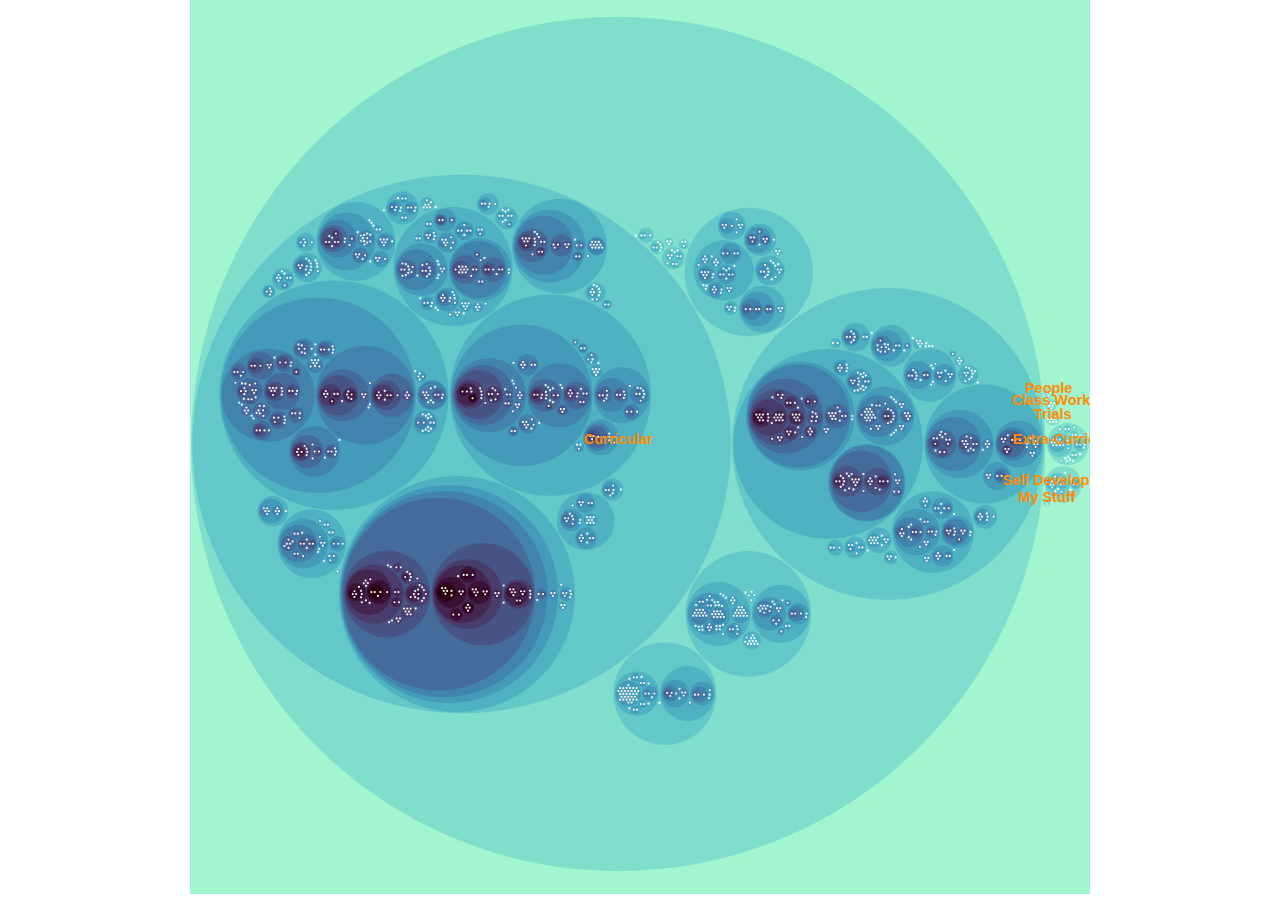
==== index.html @ 95c6d9c9 "initial commit" ====
<!DOCTYPE html>
<html>
<head>
	<meta charset="UTF-8">
	<title>The HTML5 Herald</title>
  	<meta name="description" content="The HTML5 Herald">
  	<meta name="author" content="SitePoint">
	<script src="js/d3.min.js"></script>
	<style>
		text.shadow {
		  stroke: black;
		  stroke-width: 0.5px;
		  opacity: 1;
		}
		body {
		  display: flex;
		  align-items: center;
		  justify-content: center;
		  background
		}
		svg {
			height: 100vh;
		}
	</style>
</head>

<body>
	<svg></svg>
	<script src="js/main.js"></script>
</body>
</html>
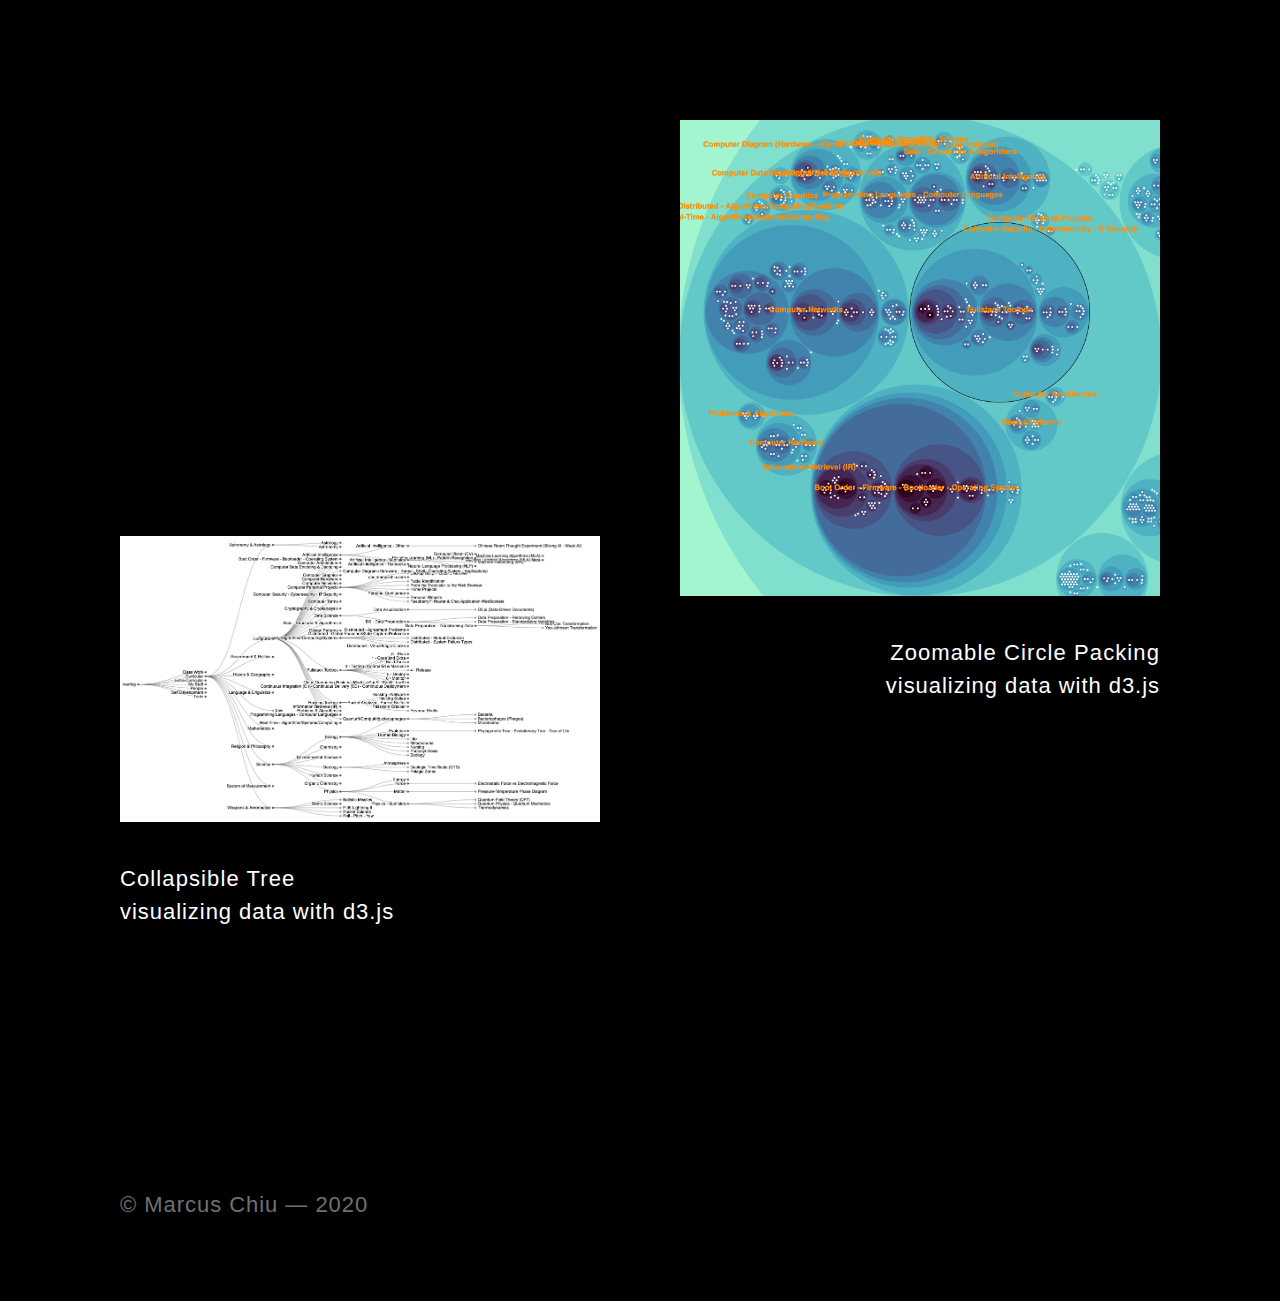
==== commit 9ab92e6b: "initial commit" ====
--- a/index.html
+++ b/index.html
@@ -1,31 +1,59 @@
 <!DOCTYPE html>
-<html>
+<html dir='ltr' lang='en-US'>
 <head>
-	<meta charset="UTF-8">
-	<title>The HTML5 Herald</title>
-  	<meta name="description" content="The HTML5 Herald">
-  	<meta name="author" content="SitePoint">
-	<script src="js/d3.min.js"></script>
-	<style>
-		text.shadow {
-		  stroke: black;
-		  stroke-width: 0.5px;
-		  opacity: 1;
-		}
-		body {
-		  display: flex;
-		  align-items: center;
-		  justify-content: center;
-		  background
-		}
-		svg {
-			height: 100vh;
-		}
-	</style>
+    <!-- WHAT YOU DOING HERE? -->
+    <meta charset='utf-8'>
+    <meta content='IE=edge,chrome=1' http-equiv='X-UA-Compatible'>
+    <meta content='width=device-width, initial-scale=1.0, maximum-scale=1.0, user-scalable=no' name='viewport'>
+    <!--<meta content='' property='og:description'>-->
+    <meta content='http://doc.marcuschiu.com/assets/images/me.png' property='og:image'>
+    <meta content='Marcus Chiu' property='og:site_name'>
+    <meta content='Marcus Chiu - FullStack Developer' property='og:title'>
+    <meta content='website' property='og:type'>
+    <meta content='http://www.marcuschiu.com' property='og:url'>
+    <meta content='summary' name='twitter:card'>
+    <meta content='http://www.marcuschiu.com' name='twitter:url'>
+    <meta content='Marcus Chiu - FullStack Developer' name='twitter:title'>
+    <!--<meta content='' name='twitter:description'>-->
+    <meta content='http://doc.marcuschiu.com/assets/images/me.png' name='twitter:image'>
+    <meta content='@TheMarcusChiu' name='twitter:site'>
+    <link href='assets/images/favicon.ico' rel='shortcut icon'>
+    <link href='assets/images/favicon.ico' rel='apple-touch-icon'>
+    <link href="assets/stylesheets/application.css" rel="stylesheet" />
+    <link href="assets/stylesheets/animations.css" rel="stylesheet" />
+    <script src="http://code.jquery.com/jquery-1.10.1.min.js"></script>
+
+    <title>Marcus Chiu - Developer</title>
 </head>
-
-<body>
-	<svg></svg>
-	<script src="js/main.js"></script>
+<body class='index'>
+<section class='container' role='main'>
+    <section class='cases'>
+        <div class='case'>
+            <figure>
+                <a href='sub-pages/zoomable-circle-packing/index.html'>
+                    <img src='assets/images/zoomable-circle-packing.png'>
+                </a>
+            </figure>
+            <a href='/sub-pages/zoomable-circle-packing/'>
+                <strong class="pulse">Zoomable Circle Packing</strong>
+                <i>visualizing data with d3.js</i>
+            </a>
+        </div>
+        <div class='case'>
+            <figure>
+                <a href='sub-pages/collapsible-tree/index.html'>
+                    <img src='assets/images/collapsible-tree.png'>
+                </a>
+            </figure>
+            <a href='/sub-pages/collapsible-tree/'>
+                <strong class="pulse">Collapsible Tree</strong>
+                <i>visualizing data with d3.js</i>
+            </a>
+        </div>
+    </section>
+    <footer role='contentinfo'>
+        <p>&copy; Marcus Chiu &mdash; 2020</p>
+    </footer>
+</section>
 </body>
-</html>
+</html>--- a/assets/stylesheets/application.css
+++ b/assets/stylesheets/application.css
@@ -0,0 +1,213 @@
+article, aside, details, figcaption, figure, footer, header, hgroup, menu, nav, section, dialog {
+  display: block; }
+
+* {
+  margin: 0;
+  padding: 0;
+  border: 0 none; }
+
+ul {
+  list-style: none; }
+
+button, textarea, input {
+  border: none;
+  overflow: auto;
+  outline: none;
+  box-shadow: none; }
+
+body {
+  font-family: -apple-system, BlinkMacSystemFont, "acumin-pro", Helvetica Neue, Helvetica, Arial, sans-serif;
+  letter-spacing: 0.06em;
+  line-height: 1.5;
+  font-weight: 300; }
+
+h1, h2, h3, h4 {
+  font-family: -apple-system, BlinkMacSystemFont, "acumin-pro", Helvetica Neue, Helvetica, Arial, sans-serif;
+  font-size: 22px;
+  font-weight: 500;
+  letter-spacing: 0.05em; }
+
+strong {
+  font-weight: 500;
+  letter-spacing: 0.05em; }
+
+p, ul {
+  font-size: 22px; }
+
+#description {
+  font-size: 15px;
+  text-align: justify;
+}
+
+body {
+  font-size: 100%;
+  vertical-align: baseline;
+  color: #fff;
+  background: #000;
+  -webkit-font-smoothing: antialiased;
+  text-rendering: optimizeLegibility;
+  cursor: default; }
+
+a {
+  color: #fff;
+  text-decoration: none;
+  -webkit-transition: color 0.2s;
+  transition: color 0.2s; }
+  a.link {
+    display: inline-block;
+    font-weight: 500;
+    color: #4af7ff;
+    cursor: pointer; }
+    a.link:hover {
+      color: #08b7ff; }
+  a.email-link {
+    display: inline-block;
+    font-weight: 500;
+    color: #4af7ff;
+    cursor: url(../images/icon-email-white.svg), auto; }
+    a.email-link:hover {
+      color: #08b7ff; }
+
+.center {
+  text-align: center; }
+
+.container {
+  max-width: 1040px;
+  margin: 0 auto;
+  padding: 0 80px; }
+
+header[role="banner"] {
+  position: relative;
+  margin-top: 160px;
+  max-width: 560px; }
+  header[role="banner"] h1 span {
+    display: block; }
+  header[role="banner"] p {
+    margin-top: 48px; }
+
+@keyframes example {
+    0%   {
+        filter: brightness(1);
+        -webkit-filter: brightness(1);
+    }
+    50%  {
+        filter: brightness(0.7);
+        -webkit-filter: brightness(0.8);
+    }
+    100% {
+        filter: brightness(1);
+        -webkit-filter: brightness(1);
+    }
+}
+
+.cases {
+  height: auto;
+  overflow: hidden;
+  margin-top: 80px; }
+  .cases .case {
+    width: 50%; }
+    .cases .case:nth-child(1) {
+      margin-top: 0; }
+    .cases .case:nth-child(2) {
+      margin-top: 40%; }
+    .cases .case:nth-child(odd) {
+      float: right;
+      text-align: right; }
+      .cases .case:nth-child(odd) figure {
+        margin-left: 40px; }
+    .cases .case:nth-child(even) {
+      float: left; }
+      .cases .case:nth-child(even) figure {
+        margin-right: 40px; }
+    .cases .case figure {
+      display: block;
+      max-width: 480px; }
+      .cases .case figure img {
+        display: block;
+        width: 100%; }
+        .cases .case figure a img:hover {
+                                       animation-duration: 2s;
+                                       animation-name: example;
+                                       animation-iteration-count: infinite;
+                                       animation-direction: alternate;
+                                 }
+      .cases .case figure a {
+        margin: 40px 0 0 0; }
+    .cases .case a {
+      display: block;
+      margin: 40px 0 180px 0;
+      font-size: 22px; }
+      .cases .case a:hover {
+        color: #08b7ff; }
+      .cases .case a strong, .cases .case a i {
+        display: block;
+        font-style: normal; }
+
+.about {
+  max-width: 800px;
+  margin-top: 100px; }
+  .about p {
+    margin-top: 32px; }
+    .about p:nth-child(1) {
+      margin-top: 0; }
+  .about .links {
+    margin-top: 40px; }
+    .about .links img {
+      max-width: 40px;
+    }
+    .about .links img:hover {
+      opacity: 0.6;
+    }
+
+footer[role="contentinfo"] {
+  padding: 80px 0; }
+  footer[role="contentinfo"] p {
+    color: rgba(255, 255, 255, 0.45); }
+
+@media screen and (max-width: 1200px) { }
+@media screen and (max-width: 800px) {
+  header[role="banner"] {
+    margin-top: 120px; }
+
+  .cases .case {
+    width: 80%;
+    margin: 0 !important; }
+    .cases .case figure {
+      width: 100%;
+      margin: 0 !important; }
+    .cases .case a {
+      margin: 40px 0 80px 0; }
+    .cases .case figure a {
+          margin: 40px 0 0 0; }}
+@media screen and (max-width: 640px) {
+  .cases .case {
+    width: 100%; } }
+@media screen and (max-width: 500px) {
+  body {
+    letter-spacing: 0.01em; }
+
+  h1, strong {
+    letter-spacing: 0.02em; }
+
+  h1, h2, h3, h4,
+  p, ul,
+  .cases .case a {
+    font-size: 18px; }
+
+  .container {
+    padding: 0 40px; }
+
+  header[role="banner"] {
+    margin-top: 40px; }
+    header[role="banner"] p {
+      margin-top: 32px; }
+
+  .cases {
+    margin-top: 40px; } }
+
+@-webkit-keyframes spin {
+  to {
+    background-position: 200% center; } }
+@keyframes spin {
+  to {
+    background-position: 200% center; } }--- a/assets/stylesheets/animations.css
+++ b/assets/stylesheets/animations.css
@@ -0,0 +1,1116 @@
+/*
+http://www.justinaguilar.com/animations/index.html#
+ */
+
+/*
+==============================================
+slideDown
+==============================================
+*/
+
+
+.slideDown{
+	animation-name: slideDown;
+	-webkit-animation-name: slideDown;
+
+	animation-duration: 1s;
+	-webkit-animation-duration: 1s;
+
+	animation-timing-function: ease;
+	-webkit-animation-timing-function: ease;
+
+	visibility: visible !important;
+}
+
+@keyframes slideDown {
+	0% {
+		transform: translateY(-100%);
+	}
+	50%{
+		transform: translateY(8%);
+	}
+	65%{
+		transform: translateY(-4%);
+	}
+	80%{
+		transform: translateY(4%);
+	}
+	95%{
+		transform: translateY(-2%);
+	}
+	100% {
+		transform: translateY(0%);
+	}
+}
+
+@-webkit-keyframes slideDown {
+	0% {
+		-webkit-transform: translateY(-100%);
+	}
+	50%{
+		-webkit-transform: translateY(8%);
+	}
+	65%{
+		-webkit-transform: translateY(-4%);
+	}
+	80%{
+		-webkit-transform: translateY(4%);
+	}
+	95%{
+		-webkit-transform: translateY(-2%);
+	}
+	100% {
+		-webkit-transform: translateY(0%);
+	}
+}
+
+/*
+==============================================
+slideUp
+==============================================
+*/
+
+
+.slideUp{
+	animation-name: slideUp;
+	-webkit-animation-name: slideUp;
+
+	animation-duration: 1s;
+	-webkit-animation-duration: 1s;
+
+	animation-timing-function: ease;
+	-webkit-animation-timing-function: ease;
+
+	visibility: visible !important;
+}
+
+@keyframes slideUp {
+	0% {
+		transform: translateY(100%);
+	}
+	50%{
+		transform: translateY(-8%);
+	}
+	65%{
+		transform: translateY(4%);
+	}
+	80%{
+		transform: translateY(-4%);
+	}
+	95%{
+		transform: translateY(2%);
+	}
+	100% {
+		transform: translateY(0%);
+	}
+}
+
+@-webkit-keyframes slideUp {
+	0% {
+		-webkit-transform: translateY(100%);
+	}
+	50%{
+		-webkit-transform: translateY(-8%);
+	}
+	65%{
+		-webkit-transform: translateY(4%);
+	}
+	80%{
+		-webkit-transform: translateY(-4%);
+	}
+	95%{
+		-webkit-transform: translateY(2%);
+	}
+	100% {
+		-webkit-transform: translateY(0%);
+	}
+}
+
+/*
+==============================================
+slideLeft
+==============================================
+*/
+
+
+.slideLeft{
+	animation-name: slideLeft;
+	-webkit-animation-name: slideLeft;
+
+	animation-duration: 1s;
+	-webkit-animation-duration: 1s;
+
+	animation-timing-function: ease-in-out;
+	-webkit-animation-timing-function: ease-in-out;
+
+	visibility: visible !important;
+}
+
+@keyframes slideLeft {
+	0% {
+		transform: translateX(150%);
+	}
+	50%{
+		transform: translateX(-8%);
+	}
+	65%{
+		transform: translateX(4%);
+	}
+	80%{
+		transform: translateX(-4%);
+	}
+	95%{
+		transform: translateX(2%);
+	}
+	100% {
+		transform: translateX(0%);
+	}
+}
+
+@-webkit-keyframes slideLeft {
+	0% {
+		-webkit-transform: translateX(150%);
+	}
+	50%{
+		-webkit-transform: translateX(-8%);
+	}
+	65%{
+		-webkit-transform: translateX(4%);
+	}
+	80%{
+		-webkit-transform: translateX(-4%);
+	}
+	95%{
+		-webkit-transform: translateX(2%);
+	}
+	100% {
+		-webkit-transform: translateX(0%);
+	}
+}
+
+/*
+==============================================
+slideRight
+==============================================
+*/
+
+
+.slideRight{
+	animation-name: slideRight;
+	-webkit-animation-name: slideRight;
+
+	animation-duration: 1s;
+	-webkit-animation-duration: 1s;
+
+	animation-timing-function: ease-in-out;
+	-webkit-animation-timing-function: ease-in-out;
+
+	visibility: visible !important;
+}
+
+@keyframes slideRight {
+	0% {
+		transform: translateX(-150%);
+	}
+	50%{
+		transform: translateX(8%);
+	}
+	65%{
+		transform: translateX(-4%);
+	}
+	80%{
+		transform: translateX(4%);
+	}
+	95%{
+		transform: translateX(-2%);
+	}
+	100% {
+		transform: translateX(0%);
+	}
+}
+
+@-webkit-keyframes slideRight {
+	0% {
+		-webkit-transform: translateX(-150%);
+	}
+	50%{
+		-webkit-transform: translateX(8%);
+	}
+	65%{
+		-webkit-transform: translateX(-4%);
+	}
+	80%{
+		-webkit-transform: translateX(4%);
+	}
+	95%{
+		-webkit-transform: translateX(-2%);
+	}
+	100% {
+		-webkit-transform: translateX(0%);
+	}
+}
+
+/*
+==============================================
+slideExpandUp
+==============================================
+*/
+
+
+.slideExpandUp{
+	animation-name: slideExpandUp;
+	-webkit-animation-name: slideExpandUp;
+
+	animation-duration: 1.6s;
+	-webkit-animation-duration: 1.6s;
+
+	animation-timing-function: ease-out;
+	-webkit-animation-timing-function: ease -out;
+
+	visibility: visible !important;
+}
+
+@keyframes slideExpandUp {
+	0% {
+		transform: translateY(100%) scaleX(0.5);
+	}
+	30%{
+		transform: translateY(-8%) scaleX(0.5);
+	}
+	40%{
+		transform: translateY(2%) scaleX(0.5);
+	}
+	50%{
+		transform: translateY(0%) scaleX(1.1);
+	}
+	60%{
+		transform: translateY(0%) scaleX(0.9);
+	}
+	70% {
+		transform: translateY(0%) scaleX(1.05);
+	}
+	80%{
+		transform: translateY(0%) scaleX(0.95);
+	}
+	90% {
+		transform: translateY(0%) scaleX(1.02);
+	}
+	100%{
+		transform: translateY(0%) scaleX(1);
+	}
+}
+
+@-webkit-keyframes slideExpandUp {
+	0% {
+		-webkit-transform: translateY(100%) scaleX(0.5);
+	}
+	30%{
+		-webkit-transform: translateY(-8%) scaleX(0.5);
+	}
+	40%{
+		-webkit-transform: translateY(2%) scaleX(0.5);
+	}
+	50%{
+		-webkit-transform: translateY(0%) scaleX(1.1);
+	}
+	60%{
+		-webkit-transform: translateY(0%) scaleX(0.9);
+	}
+	70% {
+		-webkit-transform: translateY(0%) scaleX(1.05);
+	}
+	80%{
+		-webkit-transform: translateY(0%) scaleX(0.95);
+	}
+	90% {
+		-webkit-transform: translateY(0%) scaleX(1.02);
+	}
+	100%{
+		-webkit-transform: translateY(0%) scaleX(1);
+	}
+}
+
+/*
+==============================================
+expandUp
+==============================================
+*/
+
+
+.expandUp{
+	animation-name: expandUp;
+	-webkit-animation-name: expandUp;
+
+	animation-duration: 0.7s;
+	-webkit-animation-duration: 0.7s;
+
+	animation-timing-function: ease;
+	-webkit-animation-timing-function: ease;
+
+	visibility: visible !important;
+}
+
+@keyframes expandUp {
+	0% {
+		transform: translateY(100%) scale(0.6) scaleY(0.5);
+	}
+	60%{
+		transform: translateY(-7%) scaleY(1.12);
+	}
+	75%{
+		transform: translateY(3%);
+	}
+	100% {
+		transform: translateY(0%) scale(1) scaleY(1);
+	}
+}
+
+@-webkit-keyframes expandUp {
+	0% {
+		-webkit-transform: translateY(100%) scale(0.6) scaleY(0.5);
+	}
+	60%{
+		-webkit-transform: translateY(-7%) scaleY(1.12);
+	}
+	75%{
+		-webkit-transform: translateY(3%);
+	}
+	100% {
+		-webkit-transform: translateY(0%) scale(1) scaleY(1);
+	}
+}
+
+/*
+==============================================
+fadeIn
+==============================================
+*/
+
+.fadeIn{
+	animation-name: fadeIn;
+	-webkit-animation-name: fadeIn;
+
+	animation-duration: 1.5s;
+	-webkit-animation-duration: 1.5s;
+
+	animation-timing-function: ease-in-out;
+	-webkit-animation-timing-function: ease-in-out;
+
+	visibility: visible !important;
+}
+
+@keyframes fadeIn {
+	0% {
+		transform: scale(0);
+		opacity: 0.0;
+	}
+	60% {
+		transform: scale(1.1);
+	}
+	80% {
+		transform: scale(0.9);
+		opacity: 1;
+	}
+	100% {
+		transform: scale(1);
+		opacity: 1;
+	}
+}
+
+@-webkit-keyframes fadeIn {
+	0% {
+		-webkit-transform: scale(0);
+		opacity: 0.0;
+	}
+	60% {
+		-webkit-transform: scale(1.1);
+	}
+	80% {
+		-webkit-transform: scale(0.9);
+		opacity: 1;
+	}
+	100% {
+		-webkit-transform: scale(1);
+		opacity: 1;
+	}
+}
+
+/*
+==============================================
+expandOpen
+==============================================
+*/
+
+
+.expandOpen{
+	animation-name: expandOpen;
+	-webkit-animation-name: expandOpen;
+
+	animation-duration: 1.2s;
+	-webkit-animation-duration: 1.2s;
+
+	animation-timing-function: ease-out;
+	-webkit-animation-timing-function: ease-out;
+
+	visibility: visible !important;
+}
+
+@keyframes expandOpen {
+	0% {
+		transform: scale(1.8);
+	}
+	50% {
+		transform: scale(0.95);
+	}
+	80% {
+		transform: scale(1.05);
+	}
+	90% {
+		transform: scale(0.98);
+	}
+	100% {
+		transform: scale(1);
+	}
+}
+
+@-webkit-keyframes expandOpen {
+	0% {
+		-webkit-transform: scale(1.8);
+	}
+	50% {
+		-webkit-transform: scale(0.95);
+	}
+	80% {
+		-webkit-transform: scale(1.05);
+	}
+	90% {
+		-webkit-transform: scale(0.98);
+	}
+	100% {
+		-webkit-transform: scale(1);
+	}
+}
+
+/*
+==============================================
+bigEntrance
+==============================================
+*/
+
+
+.bigEntrance{
+	animation-name: bigEntrance;
+	-webkit-animation-name: bigEntrance;
+
+	animation-duration: 1.6s;
+	-webkit-animation-duration: 1.6s;
+
+	animation-timing-function: ease-out;
+	-webkit-animation-timing-function: ease-out;
+
+	visibility: visible !important;
+}
+
+@keyframes bigEntrance {
+	0% {
+		transform: scale(0.3) rotate(6deg) translateX(-30%) translateY(30%);
+		opacity: 0.2;
+	}
+	30% {
+		transform: scale(1.03) rotate(-2deg) translateX(2%) translateY(-2%);
+		opacity: 1;
+	}
+	45% {
+		transform: scale(0.98) rotate(1deg) translateX(0%) translateY(0%);
+		opacity: 1;
+	}
+	60% {
+		transform: scale(1.01) rotate(-1deg) translateX(0%) translateY(0%);
+		opacity: 1;
+	}
+	75% {
+		transform: scale(0.99) rotate(1deg) translateX(0%) translateY(0%);
+		opacity: 1;
+	}
+	90% {
+		transform: scale(1.01) rotate(0deg) translateX(0%) translateY(0%);
+		opacity: 1;
+	}
+	100% {
+		transform: scale(1) rotate(0deg) translateX(0%) translateY(0%);
+		opacity: 1;
+	}
+}
+
+@-webkit-keyframes bigEntrance {
+	0% {
+		-webkit-transform: scale(0.3) rotate(6deg) translateX(-30%) translateY(30%);
+		opacity: 0.2;
+	}
+	30% {
+		-webkit-transform: scale(1.03) rotate(-2deg) translateX(2%) translateY(-2%);
+		opacity: 1;
+	}
+	45% {
+		-webkit-transform: scale(0.98) rotate(1deg) translateX(0%) translateY(0%);
+		opacity: 1;
+	}
+	60% {
+		-webkit-transform: scale(1.01) rotate(-1deg) translateX(0%) translateY(0%);
+		opacity: 1;
+	}
+	75% {
+		-webkit-transform: scale(0.99) rotate(1deg) translateX(0%) translateY(0%);
+		opacity: 1;
+	}
+	90% {
+		-webkit-transform: scale(1.01) rotate(0deg) translateX(0%) translateY(0%);
+		opacity: 1;
+	}
+	100% {
+		-webkit-transform: scale(1) rotate(0deg) translateX(0%) translateY(0%);
+		opacity: 1;
+	}
+}
+
+/*
+==============================================
+hatch
+==============================================
+*/
+
+.hatch{
+	animation-name: hatch;
+	-webkit-animation-name: hatch;
+
+	animation-duration: 2s;
+	-webkit-animation-duration: 2s;
+
+	animation-timing-function: ease-in-out;
+	-webkit-animation-timing-function: ease-in-out;
+
+	transform-origin: 50% 100%;
+	-ms-transform-origin: 50% 100%;
+	-webkit-transform-origin: 50% 100%;
+
+	visibility: visible !important;
+}
+
+@keyframes hatch {
+	0% {
+		transform: rotate(0deg) scaleY(0.6);
+	}
+	20% {
+		transform: rotate(-2deg) scaleY(1.05);
+	}
+	35% {
+		transform: rotate(2deg) scaleY(1);
+	}
+	50% {
+		transform: rotate(-2deg);
+	}
+	65% {
+		transform: rotate(1deg);
+	}
+	80% {
+		transform: rotate(-1deg);
+	}
+	100% {
+		transform: rotate(0deg);
+	}
+}
+
+@-webkit-keyframes hatch {
+	0% {
+		-webkit-transform: rotate(0deg) scaleY(0.6);
+	}
+	20% {
+		-webkit-transform: rotate(-2deg) scaleY(1.05);
+	}
+	35% {
+		-webkit-transform: rotate(2deg) scaleY(1);
+	}
+	50% {
+		-webkit-transform: rotate(-2deg);
+	}
+	65% {
+		-webkit-transform: rotate(1deg);
+	}
+	80% {
+		-webkit-transform: rotate(-1deg);
+	}
+	100% {
+		-webkit-transform: rotate(0deg);
+	}
+}
+
+
+/*
+==============================================
+bounce
+==============================================
+*/
+
+
+.bounce{
+	animation-name: bounce;
+	-webkit-animation-name: bounce;
+
+	animation-duration: 1.6s;
+	-webkit-animation-duration: 1.6s;
+
+	animation-timing-function: ease;
+	-webkit-animation-timing-function: ease;
+
+	transform-origin: 50% 100%;
+	-ms-transform-origin: 50% 100%;
+	-webkit-transform-origin: 50% 100%;
+}
+
+@keyframes bounce {
+	0% {
+		transform: translateY(0%) scaleY(0.6);
+	}
+	60%{
+		transform: translateY(-100%) scaleY(1.1);
+	}
+	70%{
+		transform: translateY(0%) scaleY(0.95) scaleX(1.05);
+	}
+	80%{
+		transform: translateY(0%) scaleY(1.05) scaleX(1);
+	}
+	90%{
+		transform: translateY(0%) scaleY(0.95) scaleX(1);
+	}
+	100%{
+		transform: translateY(0%) scaleY(1) scaleX(1);
+	}
+}
+
+@-webkit-keyframes bounce {
+	0% {
+		-webkit-transform: translateY(0%) scaleY(0.6);
+	}
+	60%{
+		-webkit-transform: translateY(-100%) scaleY(1.1);
+	}
+	70%{
+		-webkit-transform: translateY(0%) scaleY(0.95) scaleX(1.05);
+	}
+	80%{
+		-webkit-transform: translateY(0%) scaleY(1.05) scaleX(1);
+	}
+	90%{
+		-webkit-transform: translateY(0%) scaleY(0.95) scaleX(1);
+	}
+	100%{
+		-webkit-transform: translateY(0%) scaleY(1) scaleX(1);
+	}
+}
+
+
+/*
+==============================================
+pulse
+==============================================
+*/
+
+.pulse{
+	animation-name: pulse;
+	-webkit-animation-name: pulse;
+
+	animation-duration: 1.5s;
+	-webkit-animation-duration: 1.5s;
+
+	animation-iteration-count: infinite;
+	-webkit-animation-iteration-count: infinite;
+}
+
+@keyframes pulse {
+	0% {
+		transform: scale(0.9);
+		opacity: 0.7;
+	}
+	50% {
+		transform: scale(1);
+		opacity: 1;
+	}
+	100% {
+		transform: scale(0.9);
+		opacity: 0.7;
+	}
+}
+
+@-webkit-keyframes pulse {
+	0% {
+		-webkit-transform: scale(0.95);
+		opacity: 0.7;
+	}
+	50% {
+		-webkit-transform: scale(1);
+		opacity: 1;
+	}
+	100% {
+		-webkit-transform: scale(0.95);
+		opacity: 0.7;
+	}
+}
+
+/*
+==============================================
+floating
+==============================================
+*/
+
+.floating{
+	animation-name: floating;
+	-webkit-animation-name: floating;
+
+	animation-duration: 1.5s;
+	-webkit-animation-duration: 1.5s;
+
+	animation-iteration-count: infinite;
+	-webkit-animation-iteration-count: infinite;
+}
+
+@keyframes floating {
+	0% {
+		transform: translateY(0%);
+	}
+	50% {
+		transform: translateY(8%);
+	}
+	100% {
+		transform: translateY(0%);
+	}
+}
+
+@-webkit-keyframes floating {
+	0% {
+		-webkit-transform: translateY(0%);
+	}
+	50% {
+		-webkit-transform: translateY(8%);
+	}
+	100% {
+		-webkit-transform: translateY(0%);
+	}
+}
+
+/*
+==============================================
+tossing
+==============================================
+*/
+
+.tossing{
+	animation-name: tossing;
+	-webkit-animation-name: tossing;
+
+	animation-duration: 2.5s;
+	-webkit-animation-duration: 2.5s;
+
+	animation-iteration-count: infinite;
+	-webkit-animation-iteration-count: infinite;
+}
+
+@keyframes tossing {
+	0% {
+		transform: rotate(-4deg);
+	}
+	50% {
+		transform: rotate(4deg);
+	}
+	100% {
+		transform: rotate(-4deg);
+	}
+}
+
+@-webkit-keyframes tossing {
+	0% {
+		-webkit-transform: rotate(-4deg);
+	}
+	50% {
+		-webkit-transform: rotate(4deg);
+	}
+	100% {
+		-webkit-transform: rotate(-4deg);
+	}
+}
+
+/*
+==============================================
+pullUp
+==============================================
+*/
+
+.pullUp{
+	animation-name: pullUp;
+	-webkit-animation-name: pullUp;
+
+	animation-duration: 1.1s;
+	-webkit-animation-duration: 1.1s;
+
+	animation-timing-function: ease-out;
+	-webkit-animation-timing-function: ease-out;
+
+	transform-origin: 50% 100%;
+	-ms-transform-origin: 50% 100%;
+	-webkit-transform-origin: 50% 100%;
+}
+
+@keyframes pullUp {
+	0% {
+		transform: scaleY(0.1);
+	}
+	40% {
+		transform: scaleY(1.02);
+	}
+	60% {
+		transform: scaleY(0.98);
+	}
+	80% {
+		transform: scaleY(1.01);
+	}
+	100% {
+		transform: scaleY(0.98);
+	}
+	80% {
+		transform: scaleY(1.01);
+	}
+	100% {
+		transform: scaleY(1);
+	}
+}
+
+@-webkit-keyframes pullUp {
+	0% {
+		-webkit-transform: scaleY(0.1);
+	}
+	40% {
+		-webkit-transform: scaleY(1.02);
+	}
+	60% {
+		-webkit-transform: scaleY(0.98);
+	}
+	80% {
+		-webkit-transform: scaleY(1.01);
+	}
+	100% {
+		-webkit-transform: scaleY(0.98);
+	}
+	80% {
+		-webkit-transform: scaleY(1.01);
+	}
+	100% {
+		-webkit-transform: scaleY(1);
+	}
+}
+
+/*
+==============================================
+pullDown
+==============================================
+*/
+
+.pullDown{
+	animation-name: pullDown;
+	-webkit-animation-name: pullDown;
+
+	animation-duration: 1.1s;
+	-webkit-animation-duration: 1.1s;
+
+	animation-timing-function: ease-out;
+	-webkit-animation-timing-function: ease-out;
+
+	transform-origin: 50% 0%;
+	-ms-transform-origin: 50% 0%;
+	-webkit-transform-origin: 50% 0%;
+}
+
+@keyframes pullDown {
+	0% {
+		transform: scaleY(0.1);
+	}
+	40% {
+		transform: scaleY(1.02);
+	}
+	60% {
+		transform: scaleY(0.98);
+	}
+	80% {
+		transform: scaleY(1.01);
+	}
+	100% {
+		transform: scaleY(0.98);
+	}
+	80% {
+		transform: scaleY(1.01);
+	}
+	100% {
+		transform: scaleY(1);
+	}
+}
+
+@-webkit-keyframes pullDown {
+	0% {
+		-webkit-transform: scaleY(0.1);
+	}
+	40% {
+		-webkit-transform: scaleY(1.02);
+	}
+	60% {
+		-webkit-transform: scaleY(0.98);
+	}
+	80% {
+		-webkit-transform: scaleY(1.01);
+	}
+	100% {
+		-webkit-transform: scaleY(0.98);
+	}
+	80% {
+		-webkit-transform: scaleY(1.01);
+	}
+	100% {
+		-webkit-transform: scaleY(1);
+	}
+}
+
+/*
+==============================================
+stretchLeft
+==============================================
+*/
+
+.stretchLeft{
+	animation-name: stretchLeft;
+	-webkit-animation-name: stretchLeft;
+
+	animation-duration: 1.5s;
+	-webkit-animation-duration: 1.5s;
+
+	animation-timing-function: ease-out;
+	-webkit-animation-timing-function: ease-out;
+
+	transform-origin: 100% 0%;
+	-ms-transform-origin: 100% 0%;
+	-webkit-transform-origin: 100% 0%;
+}
+
+@keyframes stretchLeft {
+	0% {
+		transform: scaleX(0.3);
+	}
+	40% {
+		transform: scaleX(1.02);
+	}
+	60% {
+		transform: scaleX(0.98);
+	}
+	80% {
+		transform: scaleX(1.01);
+	}
+	100% {
+		transform: scaleX(0.98);
+	}
+	80% {
+		transform: scaleX(1.01);
+	}
+	100% {
+		transform: scaleX(1);
+	}
+}
+
+@-webkit-keyframes stretchLeft {
+	0% {
+		-webkit-transform: scaleX(0.3);
+	}
+	40% {
+		-webkit-transform: scaleX(1.02);
+	}
+	60% {
+		-webkit-transform: scaleX(0.98);
+	}
+	80% {
+		-webkit-transform: scaleX(1.01);
+	}
+	100% {
+		-webkit-transform: scaleX(0.98);
+	}
+	80% {
+		-webkit-transform: scaleX(1.01);
+	}
+	100% {
+		-webkit-transform: scaleX(1);
+	}
+}
+
+/*
+==============================================
+stretchRight
+==============================================
+*/
+
+.stretchRight{
+	animation-name: stretchRight;
+	-webkit-animation-name: stretchRight;
+
+	animation-duration: 1.5s;
+	-webkit-animation-duration: 1.5s;
+
+	animation-timing-function: ease-out;
+	-webkit-animation-timing-function: ease-out;
+
+	transform-origin: 0% 0%;
+	-ms-transform-origin: 0% 0%;
+	-webkit-transform-origin: 0% 0%;
+}
+
+@keyframes stretchRight {
+	0% {
+		transform: scaleX(0.3);
+	}
+	40% {
+		transform: scaleX(1.02);
+	}
+	60% {
+		transform: scaleX(0.98);
+	}
+	80% {
+		transform: scaleX(1.01);
+	}
+	100% {
+		transform: scaleX(0.98);
+	}
+	80% {
+		transform: scaleX(1.01);
+	}
+	100% {
+		transform: scaleX(1);
+	}
+}
+
+@-webkit-keyframes stretchRight {
+	0% {
+		-webkit-transform: scaleX(0.3);
+	}
+	40% {
+		-webkit-transform: scaleX(1.02);
+	}
+	60% {
+		-webkit-transform: scaleX(0.98);
+	}
+	80% {
+		-webkit-transform: scaleX(1.01);
+	}
+	100% {
+		-webkit-transform: scaleX(0.98);
+	}
+	80% {
+		-webkit-transform: scaleX(1.01);
+	}
+	100% {
+		-webkit-transform: scaleX(1);
+	}
+}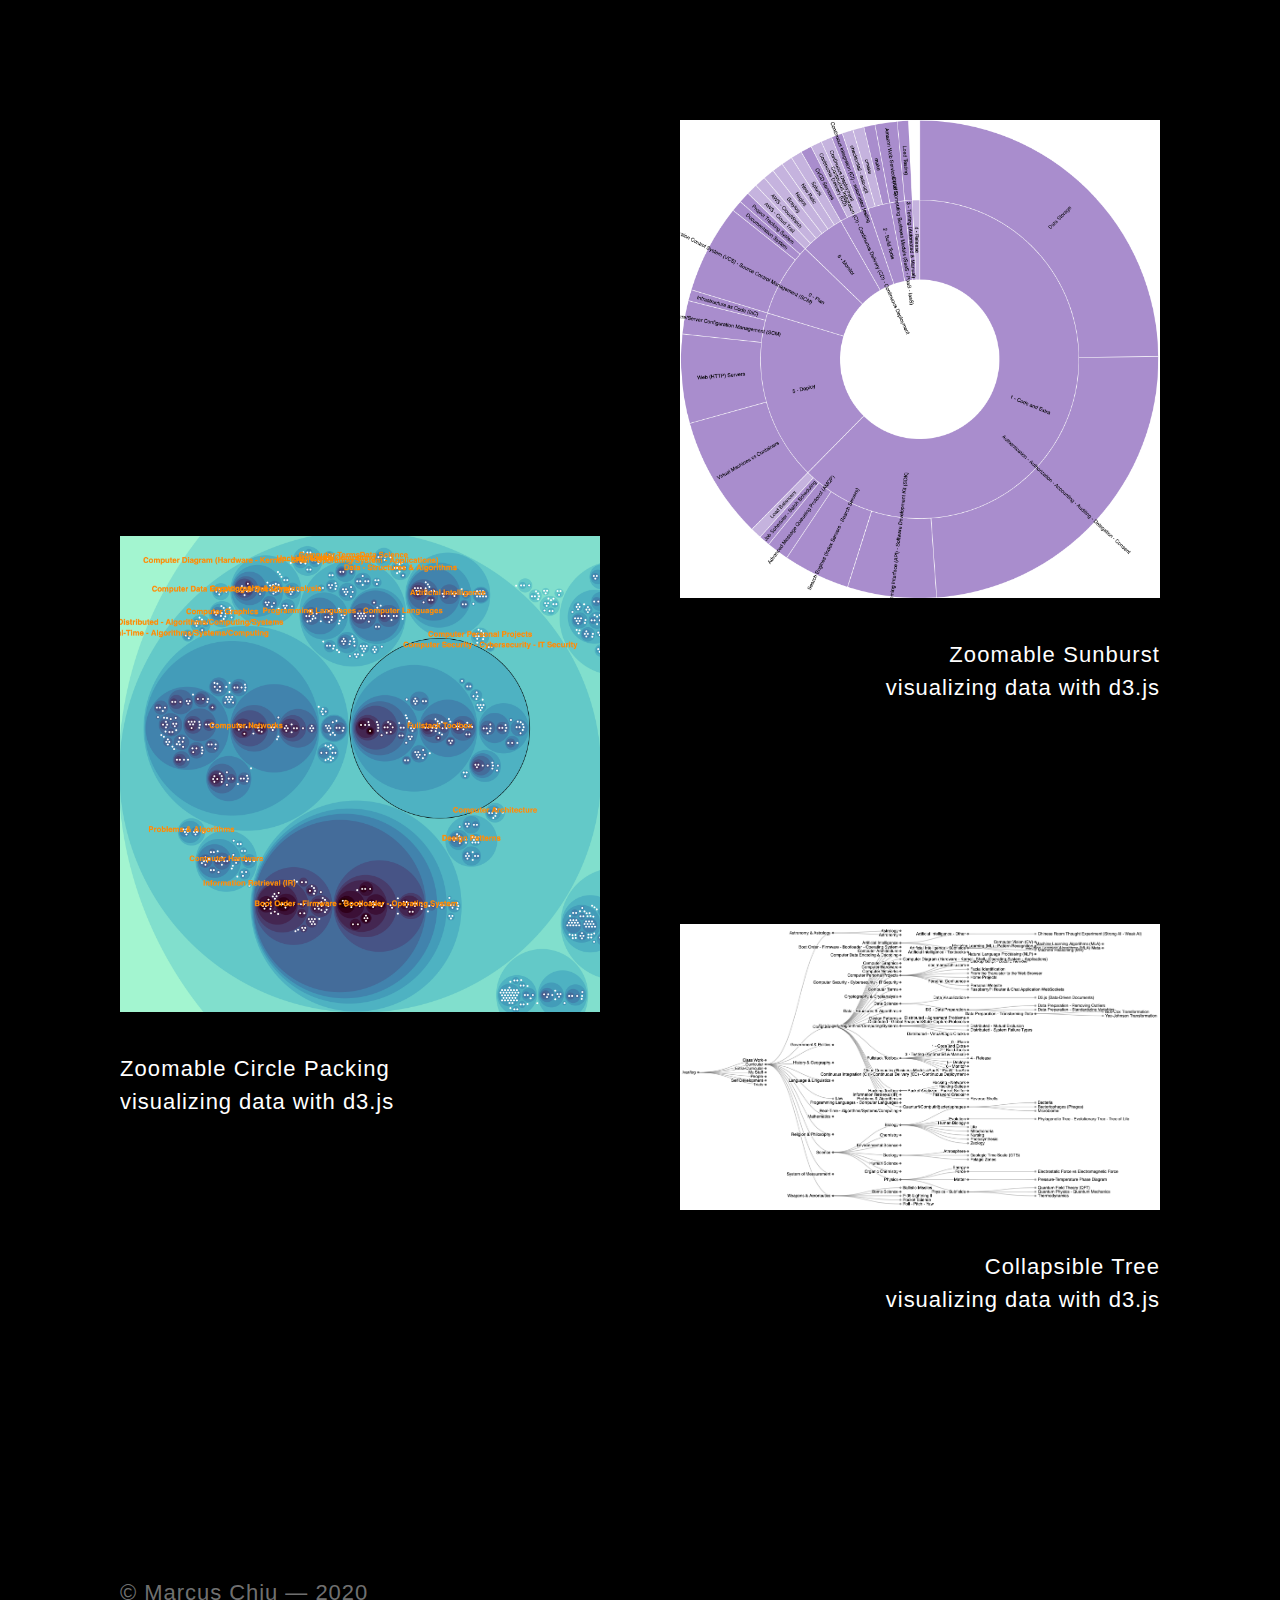
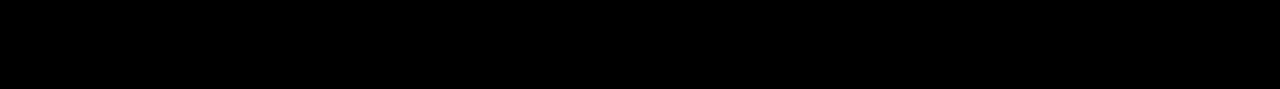
==== commit 7fb05bfb: "initial commit" ====
--- a/index.html
+++ b/index.html
@@ -30,6 +30,17 @@
     <section class='cases'>
         <div class='case'>
             <figure>
+                <a href='sub-pages/zoomable-sunburst/index.html'>
+                    <img src='assets/images/zoomable-sunburst.png'>
+                </a>
+            </figure>
+            <a href='/sub-pages/zoomable-sunburst/'>
+                <strong class="pulse">Zoomable Sunburst</strong>
+                <i>visualizing data with d3.js</i>
+            </a>
+        </div>
+        <div class='case'>
+            <figure>
                 <a href='sub-pages/zoomable-circle-packing/index.html'>
                     <img src='assets/images/zoomable-circle-packing.png'>
                 </a>
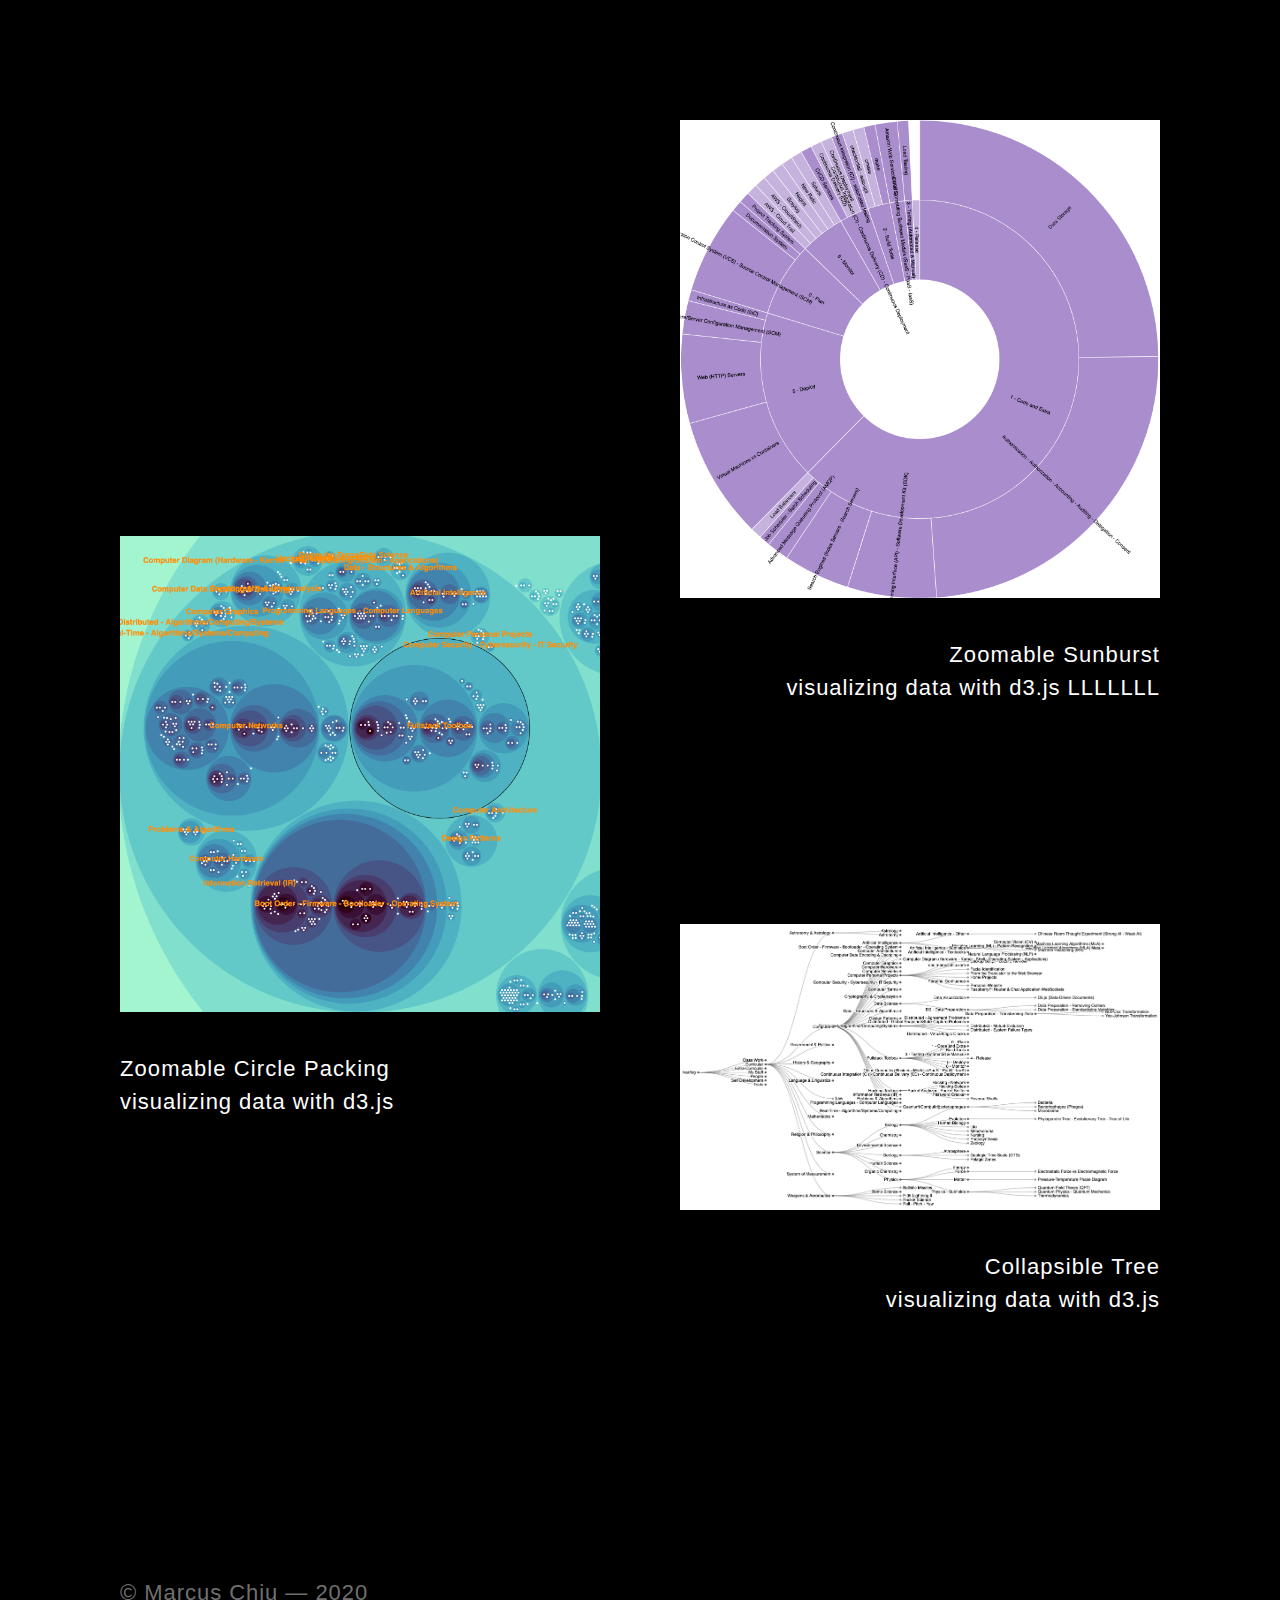
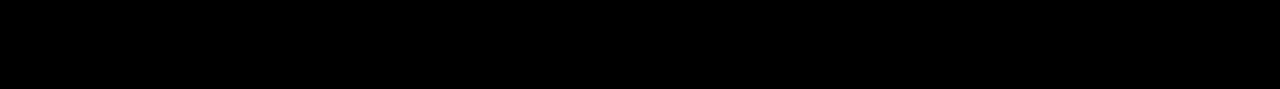
==== commit 0e2648ac: "initial commit" ====
--- a/index.html
+++ b/index.html
@@ -3,6 +3,7 @@
 <head>
     <!-- WHAT YOU DOING HERE? -->
     <meta charset='utf-8'>
+    <meta http-equiv="cache-control" content="no-cache" />
     <meta content='IE=edge,chrome=1' http-equiv='X-UA-Compatible'>
     <meta content='width=device-width, initial-scale=1.0, maximum-scale=1.0, user-scalable=no' name='viewport'>
     <!--<meta content='' property='og:description'>-->
@@ -36,7 +37,7 @@
             </figure>
             <a href='/sub-pages/zoomable-sunburst/'>
                 <strong class="pulse">Zoomable Sunburst</strong>
-                <i>visualizing data with d3.js</i>
+                <i>visualizing data with d3.js LLLLLLL</i>
             </a>
         </div>
         <div class='case'>
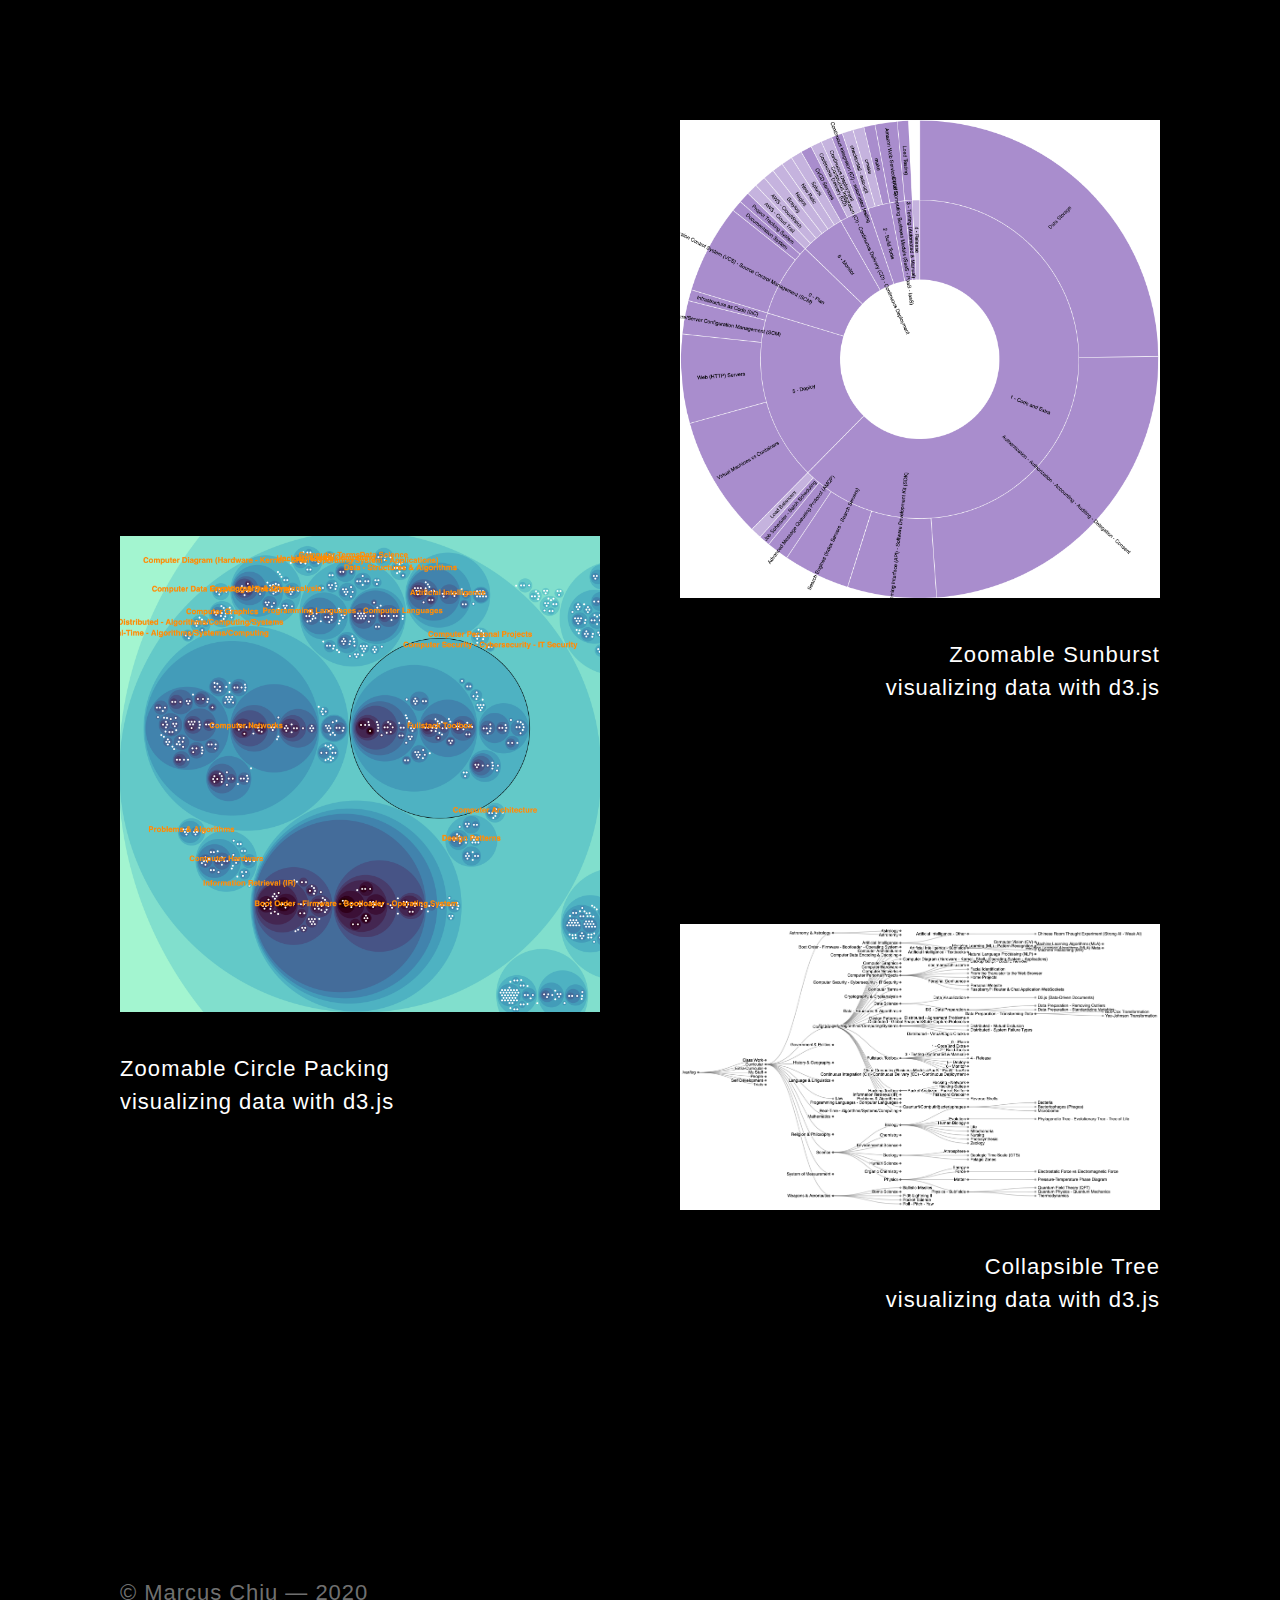
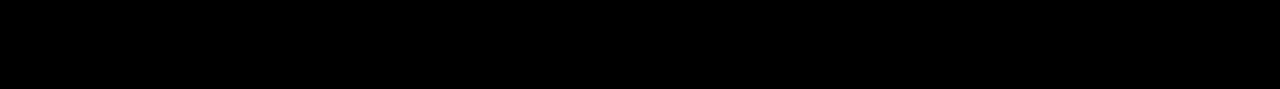
==== commit 51af7b85: "initial commit" ====
--- a/index.html
+++ b/index.html
@@ -37,7 +37,7 @@
             </figure>
             <a href='/sub-pages/zoomable-sunburst/'>
                 <strong class="pulse">Zoomable Sunburst</strong>
-                <i>visualizing data with d3.js LLLLLLL</i>
+                <i>visualizing data with d3.js</i>
             </a>
         </div>
         <div class='case'>
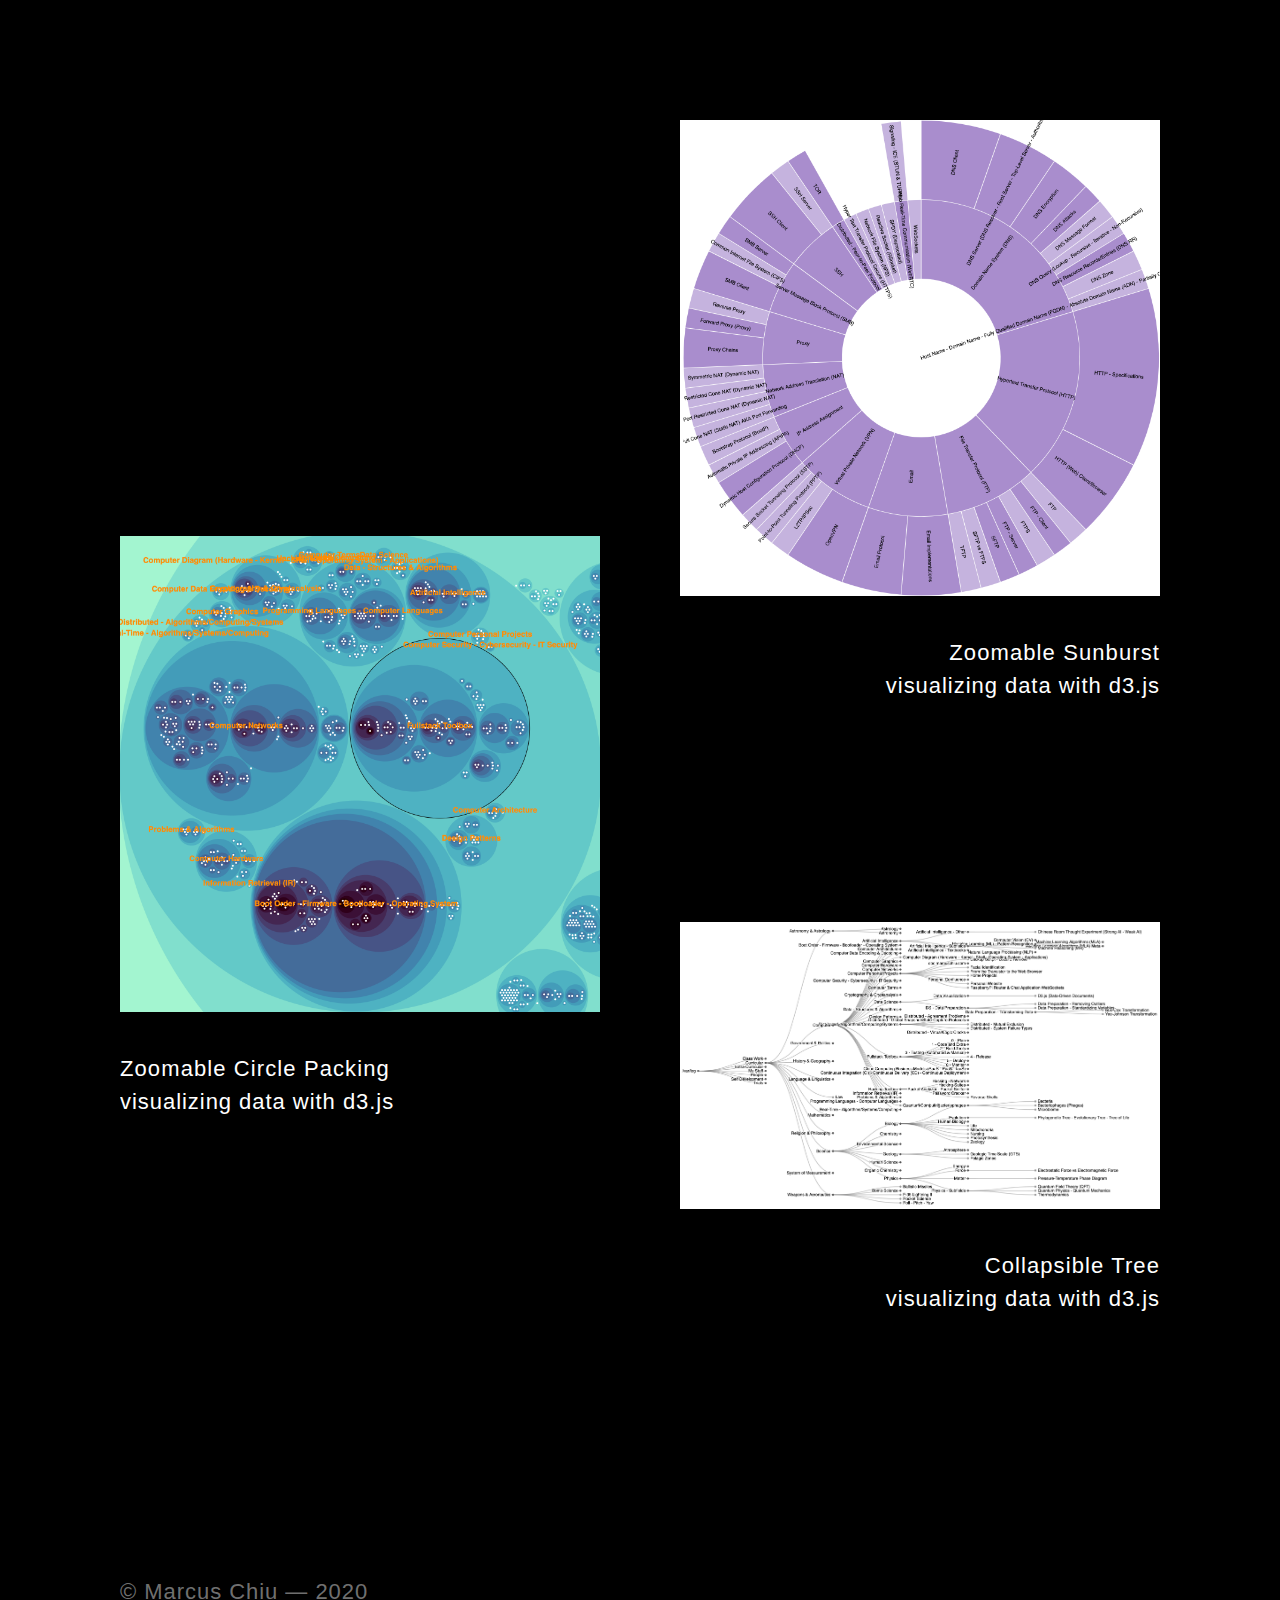
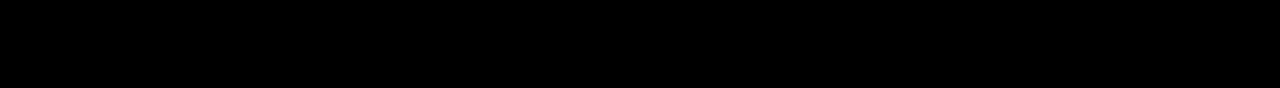
==== commit 507e5043: "initial commit" ====
--- a/index.html
+++ b/index.html
@@ -25,6 +25,16 @@
     <script src="http://code.jquery.com/jquery-1.10.1.min.js"></script>
 
     <title>Marcus Chiu - Developer</title>
+
+    <!-- Global site tag (gtag.js) - Google Analytics -->
+    <script async src="https://www.googletagmanager.com/gtag/js?id=UA-169380954-1"></script>
+    <script>
+      window.dataLayer = window.dataLayer || [];
+      function gtag(){dataLayer.push(arguments);}
+      gtag('js', new Date());
+
+      gtag('config', 'UA-169380954-1');
+    </script>
 </head>
 <body class='index'>
 <section class='container' role='main'>
